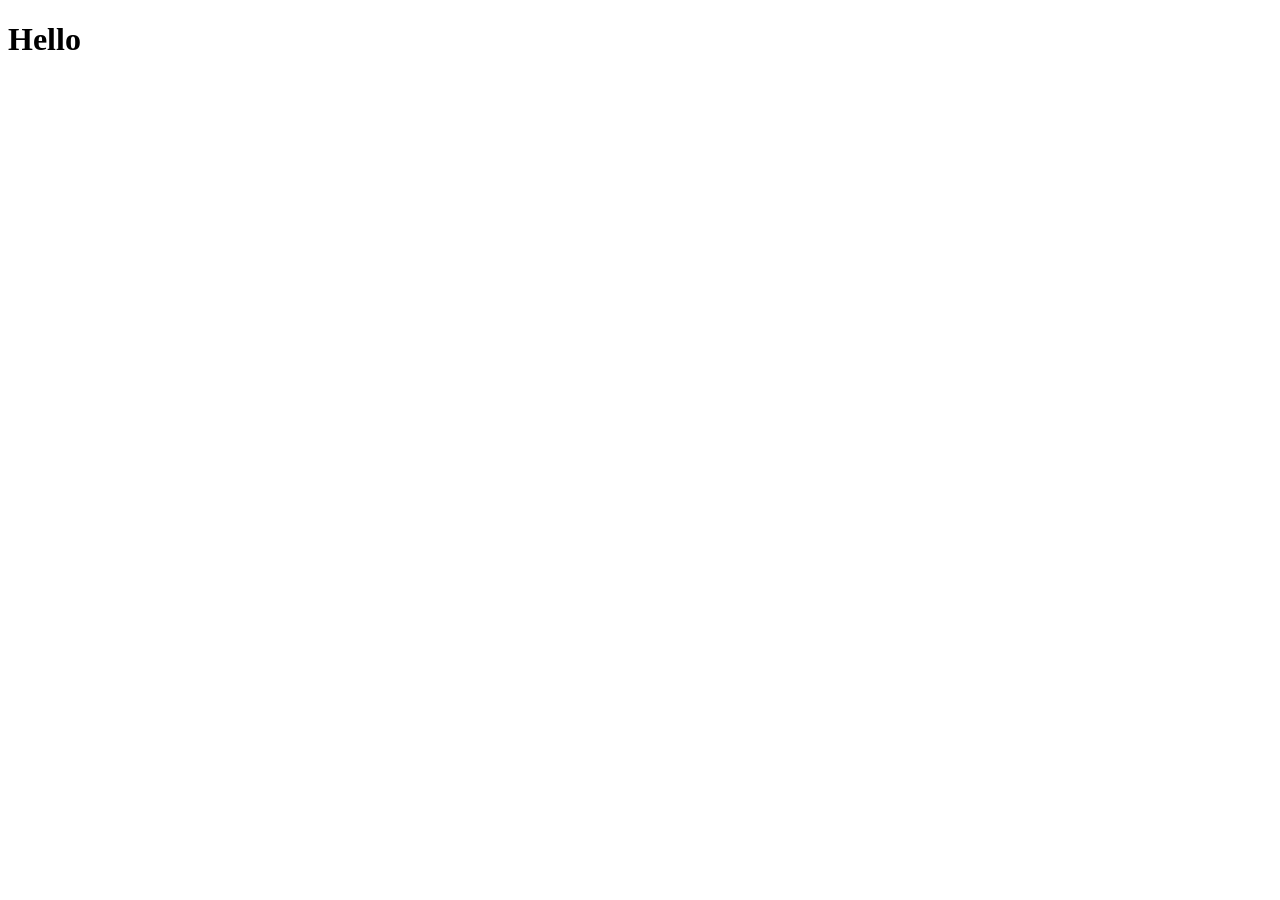
==== dashboard.html @ 8aa2401e "Complete ATM Simulation Login Module" ====
<!DOCTYPE html>
<html lang="en">
<head>
    <meta charset="UTF-8">
    <meta name="viewport" content="width=device-width, initial-scale=1.0">
    <title>ATM Simulation Dashboard</title>
</head>
<body>
    <h1>Hello</h1>
</body>
<script src="dashboard.js"></script>
</html>
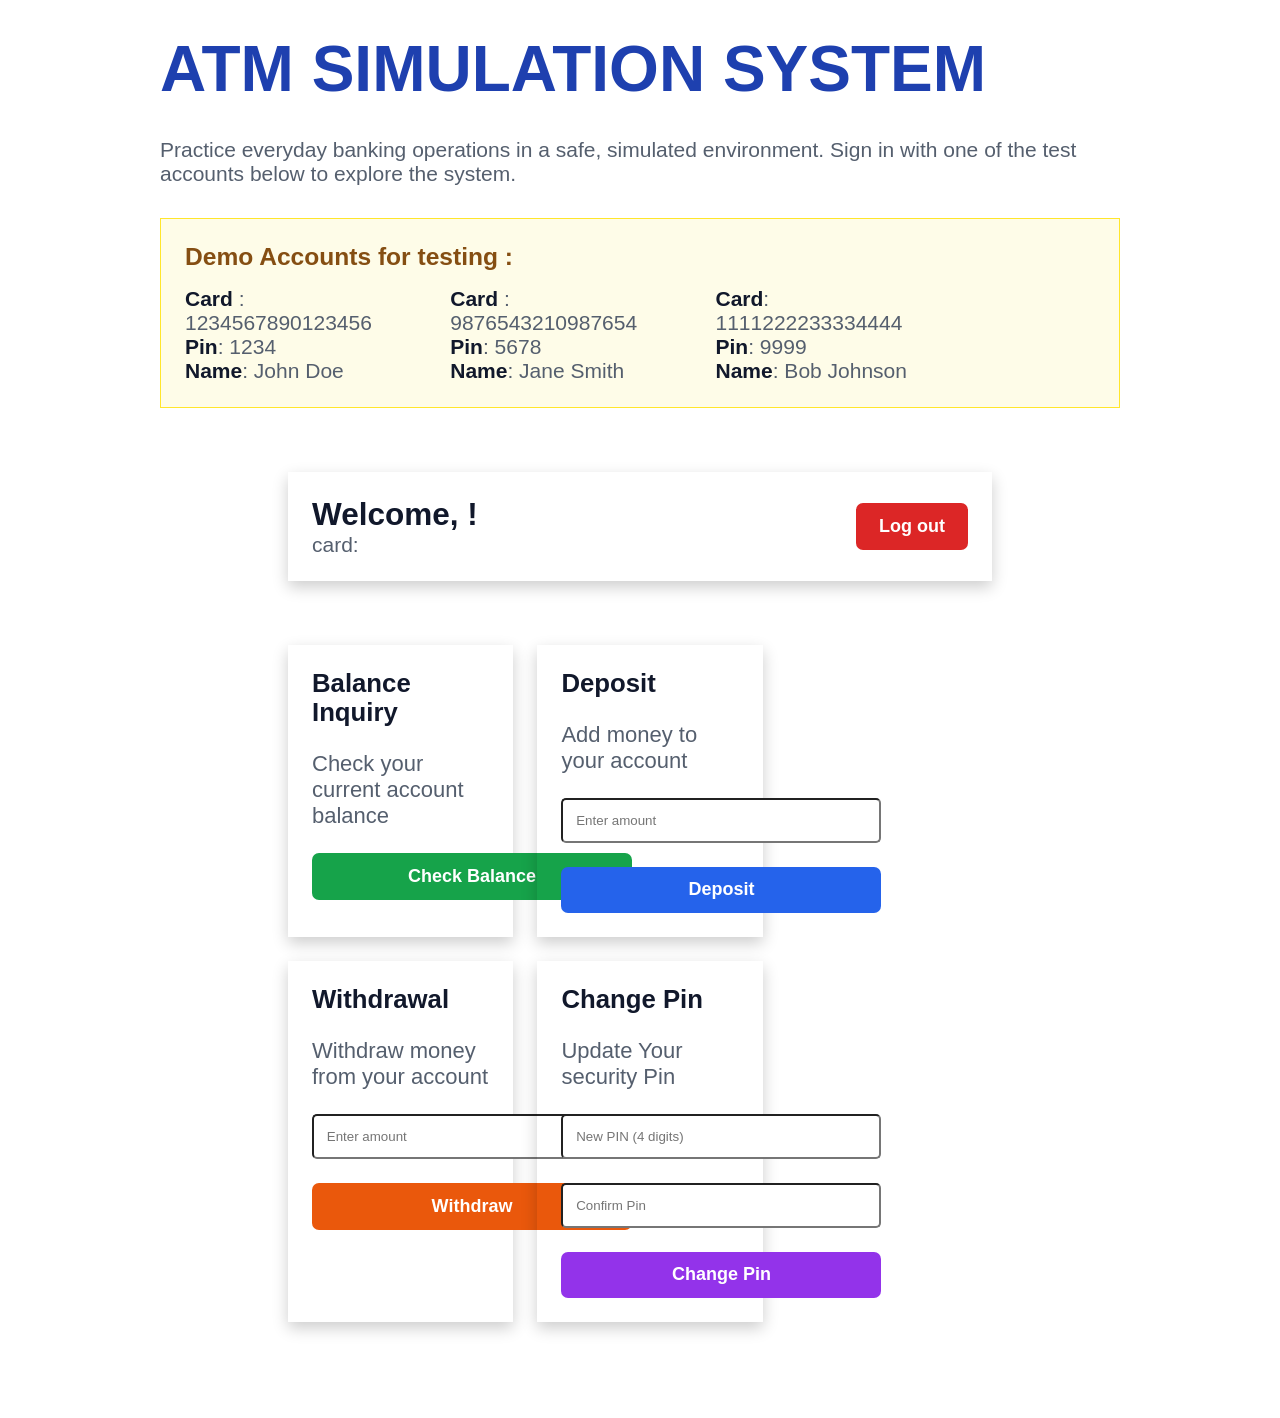
==== commit 3506c220: "feat: add ATM dashboard and transactions" ====
--- a/dashboard.html
+++ b/dashboard.html
@@ -4,9 +4,95 @@
     <meta charset="UTF-8">
     <meta name="viewport" content="width=device-width, initial-scale=1.0">
     <title>ATM Simulation Dashboard</title>
+    <link rel="stylesheet" href="style.css">
 </head>
 <body>
-    <h1>Hello</h1>
+    <div class="wrapper">
+        <div class="header">
+            <h1> ATM SIMULATION SYSTEM </h1>
+        </div>
+        <div>
+            <p> Practice everyday banking operations in a safe, simulated environment. Sign in with one of the test accounts below to explore the system. </p>
+        </div>
+        <div class="flex-container">
+            <div>
+                <h3>Demo Accounts for testing :</h3>
+            </div>
+            <div class="flex-child">
+                <div>
+                    <p><span class="bold">Card</span> : 1234567890123456</p>
+                    <p><span class="bold">Pin</span>: 1234</p>
+                    <p><span class="bold">Name</span>: John Doe</p>
+                </div>
+                <div>
+                    <p><span class="bold">Card</span> : 9876543210987654</p>
+                    <p><span class="bold">Pin</span>: 5678</p>
+                    <p><span class="bold">Name</span>: Jane Smith</p>
+                </div>
+                <div>
+                    <p><span class="bold">Card</span>: 1111222233334444</p>
+                    <p><span class="bold">Pin</span>: 9999</p>
+                    <p><span class="bold">Name</span>: Bob Johnson</p>
+                </div>
+            </div>
+        </div>
+        <div class="container">
+            <div class="sub-container">
+                    <div>
+                        <h2>Welcome, <span id="account-name"></span>!</h2>
+                        <p>card: <span id="card-number"></span></p>
+                    </div>
+                    <div>
+                        <button id="logout-button">Log out</button>
+                    </div>
+            </div>
+            <div class="message-box ">
+                <p id="display-messages"></p>
+            </div>
+            <div class="card-container">
+                <div class="card">
+                    <div>
+                        <h3>Balance Inquiry</h3>
+                        <p>Check your current account balance</p>
+                        <button id="balance-button">Check Balance</button>
+                    </div>
+                </div>
+                <div class="card">
+                    <div>
+                        <h3>Deposit</h3>
+                        <p>Add money to your account</p>
+                        <div class="form">
+                            <input type="text" placeholder="Enter amount" id="deposit-input">
+                            <button id="deposit-button" >Deposit</button>
+                        </div>
+                    </div>
+                </div>
+                <div class="card">
+                    <div>
+                        <h3>Withdrawal</h3>
+                        <p>Withdraw money from your account</p>
+                        <div class="form">
+                            <input type="text" placeholder="Enter amount" id="withdraw-input" >
+                            <button id="withdraw-button"> Withdraw </button>
+                        </div>
+                    </div>
+                </div>
+                <div class="card">
+                    <div>
+                        <h3>Change Pin</h3>
+                        <p>Update Your security Pin</p>
+                        <div class="form">
+                            <input type="text" placeholder= "New PIN (4 digits)" id="new-pin"  maxlength="4">
+                            <input type="text" placeholder= "Confirm Pin" id="confirm-pin" 
+                            maxlength="4">
+                            <button id="changePin-button"> Change Pin </button>
+                        </div>
+                    </div>
+                </div>
+            </div>
+            <div class="table-wrapper" id="table-container"></div>
+        </div>
+    </div>
 </body>
-<script src="dashboard.js"></script>
+<script src="dashboard2.js"></script>
 </html>
--- a/style.css
+++ b/style.css
@@ -0,0 +1,367 @@
+*{
+    margin: 0;
+    padding: 0;
+    box-sizing: border-box;
+}
+body{
+    width: 100%;
+    font-size: 21px;
+    font-family: 'Segoe UI', Tahoma, Geneva, Verdana, sans-serif;
+    color: #555F6E;
+    font-weight: 500;
+}
+.wrapper{
+    width: 100%;
+    display: flex;
+    flex-direction: column;
+    gap: 2rem;
+    /* margin: 1rem; */
+    padding: 2rem 10rem;
+}
+.flex-container{
+    width: 100%;
+    border: 1px solid #ffe62c;
+    display: flex;
+    flex-direction: column;
+    padding: 1.5rem 10rem 1.5rem 1.5rem;
+    gap: 1rem;
+    background-color: #FEFCE8;
+}
+.flex-child{
+    width: 100%;
+    display: flex;
+    gap: 1rem;
+    justify-content: space-between;
+    
+}
+.container{
+    width: 100%;
+    display: flex;
+    flex-direction: column;
+    /* border: 1px solid black; */
+    padding: 2rem 8rem;
+    gap: 2rem;
+    
+}
+.header{
+    color: #1E40AF;
+    font-size: xx-large;
+    font-weight: bolder;
+}
+.flex-container h3 {
+    color: #854E12;
+}
+.bold{
+    font-weight: bolder;
+    color: #11182B;
+}
+
+.sub-container{
+    width: 100%;
+    border: none;
+    display: flex;
+    justify-content: space-between;
+    align-items: center;
+    padding: 1.5rem;
+    box-shadow: 0 6px 15px rgba(0, 0, 0, 0.2);
+}
+.sub-container h2{
+    color: #11182B;
+}
+.sub-container button {
+    width: 7rem;
+    padding: 0.8rem;
+    border-radius: 7px;
+    background-color: #DC2626;
+    border: none;
+    color: white;
+    font-size: 18px;
+    font-weight: bold;
+}
+.card-container{
+    /* border: 1px solid black; */
+    width: 100%;
+    display: flex;
+    gap: 1.51rem;  
+    flex-wrap: wrap;
+    font-size: 22px;
+}
+.card {
+    /* border: 1px solid blue;  */
+    width: 32%;
+    display: flex;
+    flex-direction: column;
+    padding: 1.5rem;
+    gap: 2rem;
+    box-shadow: 0 6px 15px rgba(0, 0, 0, 0.2);
+}
+.form{
+    width: 100%;
+    display: flex;
+    flex-direction: column;
+    gap: 1rem;
+}
+.card h3{
+    color: #11182B;
+}
+.card-container button {
+    width: 20rem;
+    padding: 0.8rem;
+    border-radius: 7px;
+    /* background-color: #DC2626; */
+    border: none;
+    color: white;
+    font-size: 18px;
+    font-weight: bold;
+}
+#balance-button {
+    background-color: #16A34A;
+}
+#deposit-button{
+    background-color: #2563EB;
+}
+#withdraw-button{
+    background-color: #EA580C;
+}
+#changePin-button {
+    background-color: #9333EA;
+}
+.card div {
+    display: flex;
+    flex-direction: column;
+    gap: 1.5rem;
+}
+.form input {
+    padding: 0.8rem;
+    width: 320px;
+    border: 0.1px thin #E8EAED;
+    border-radius: 5px;
+}
+#withdraw-button:disabled{
+    background-color: gray;
+    cursor: not-allowed;
+    opacity: 0.6;
+}
+
+#changePin-button:disabled{
+    background-color: gray;
+    cursor: not-allowed;
+    opacity: 0.6;
+        }
+#deposit-button:disabled{
+    background-color: gray;
+    cursor: not-allowed;
+    opacity: 0.6;
+}
+.caption{
+    caption-side: top;
+    text-align: left;
+    padding: 0.6rem;
+    font-weight: bold;
+    font-size: 1.3rem;
+}
+.table-wrapper {
+    width: 100%;
+    /* overflow-x: visible; */
+    overflow-x: auto; 
+    /* background-color: white; */
+}
+#table-wrap {
+    width: 100%;
+    /* box-shadow: 0 6px 15px rgba(0, 0, 0, 0.2);  */
+    padding: 0.6rem;
+    
+    /* background-color:white; */
+    /* box-shadow: 0 10px 30px red; */
+    /* border: 5px solid red; */
+
+}
+
+#myTable {
+    width: 100%;
+    border-collapse: collapse;
+    /* min-width: 600px; */
+}
+
+#myTable th,
+#myTable td {
+    padding: 1rem;
+    text-align: left;
+}
+
+.table-scroll {
+    width: 100%;
+    overflow-x: auto;
+} 
+
+#myTable,
+#myTable th,
+#myTable td {
+    border: 1px solid #ddd;
+} 
+
+.displayErrorMessages {
+    width: 100%;
+    max-width: 100%;
+    min-height: 30px;
+    padding: 0.7rem;
+    border-radius: 5px;
+    font-size: 18px;
+    font-weight: 600;
+    color: #991B1B;
+    background-color: #FEF2F2;
+    border: 1px solid #FECACA;
+    text-align: center;
+} 
+.displaySuccessMessages{
+    width: 100%;
+    max-width: 100%;
+    min-height: 30px;
+    padding: 0.7rem;
+    border-radius: 5px;
+    font-size: 20px;
+    font-weight: 600; 
+    color: #166534; 
+    background-color: #F0FDF4; 
+    border: 1px solid #BBF7D0; 
+    text-align: center; 
+} 
+
+/* ===========================
+    Responsive Media Queries
+   =========================== */
+
+/* Large tablets and laptops */
+@media (max-width: 1200px) {
+
+    .wrapper{
+        padding: 2rem 4rem;
+    }
+
+    .container{
+        padding: 2rem 3rem;
+    }
+
+    .flex-container{
+        padding: 1.5rem;
+    }
+
+    .card{
+        width: 48%;
+    }
+
+    .card-container button{
+        width: 100%;
+    }
+
+    .form input{
+        width: 100%;
+    }
+
+}
+
+
+/* Tablets */
+@media (max-width: 992px){
+
+    .wrapper{
+        padding: 1.5rem;
+    }
+
+    .container{
+        padding: 0;
+    }
+
+    .flex-child{
+        flex-direction: column;
+        gap: 1.5rem;
+    }
+
+    .card{
+        width: 100%;
+    }
+
+    .card-container button{
+        width: 100%;
+    }
+
+    .form input{
+        width: 100%;
+    }
+
+}
+
+
+/* Phones */
+@media (max-width: 768px){
+
+    body{
+        font-size:18px;
+    }
+
+    .header{
+        font-size:1.8rem;
+    }
+
+    .sub-container{
+        flex-direction: column;
+        align-items:flex-start;
+        gap:1rem;
+    }
+
+    .sub-container button{
+        width:100%;
+    }
+
+    .card-container{
+        gap:1rem;
+    }
+
+    .card{
+        width:100%;
+        padding:1rem;
+    }
+
+    .card-container button{
+        width:100%;
+    }
+
+    .form input{
+        width:100%;
+    }
+
+}
+
+
+/* Very small screens */
+@media (max-width:480px){
+
+    .wrapper{
+        padding:1rem;
+    }
+
+    .flex-container{
+        padding:1rem;
+    }
+
+    .container{
+        gap:1rem;
+    }
+
+    .card{
+        padding:1rem;
+    }
+
+    .sub-container{
+        padding:1rem;
+    }
+
+    body{
+        font-size:16px;
+    }
+
+    .header{
+        font-size:1.5rem;
+    }
+
+}
